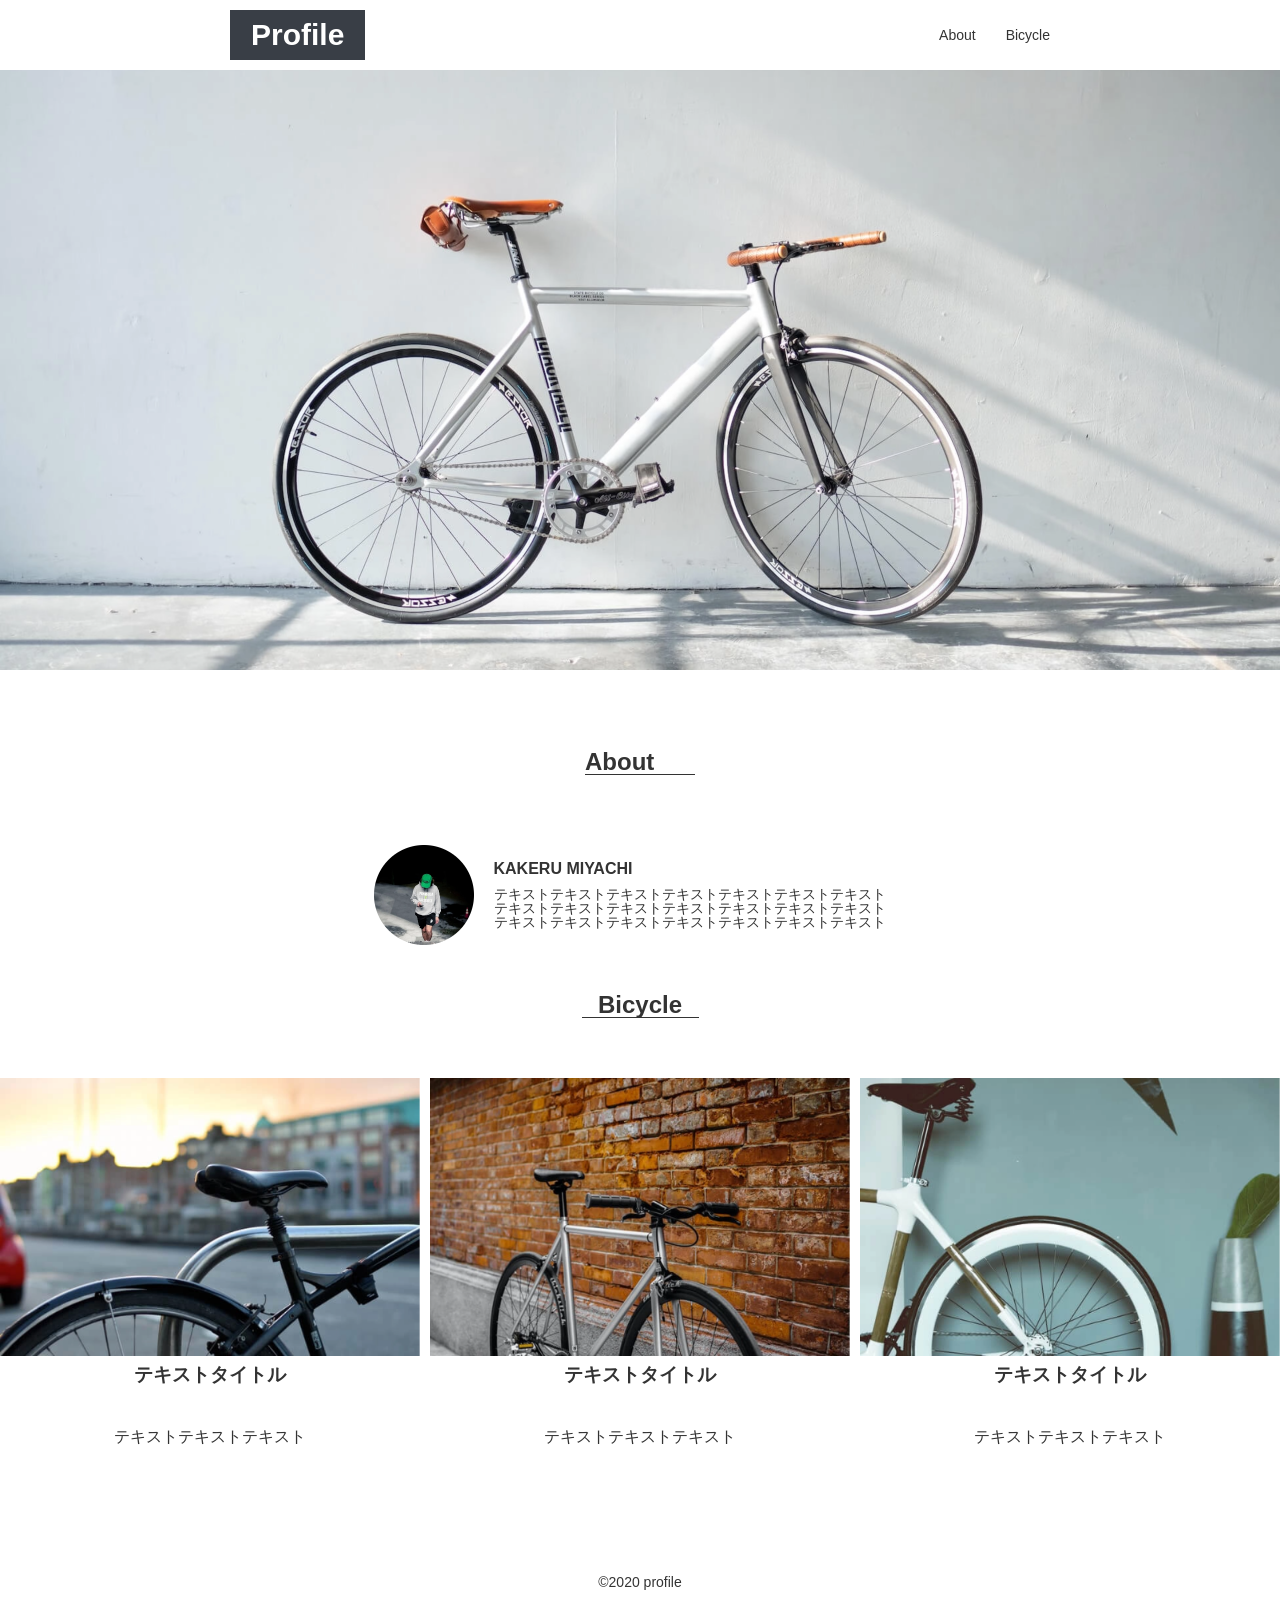
==== index.html @ 472bf17e "htmlの名前変更" ====
<!doctype html>
<html lang="ja">
  <head>
    <meta charset="UTF-8" />
    <meta name="viewport" content="width=device-width, initial-scale=1.0" />
    <title>Profile サイト</title>
    <link rel="stylesheet" href="./style.css" />
  </head>
  <body>
    <header class="header">
      <h1 class="header__title">Profile</h1>
      <nav class="header__nav">
        <ul class="header__nav-list">
          <li class="header__nav-item">
            <a href="" class="header__nav-link">About</a>
          </li>
          <li class="header__nav-item">
            <a href="" class="header__nav-link">Bicycle</a>
          </li>
        </ul>
      </nav>
    </header>
    <main>
      <div class="mv">
        <img class="mv__img is-pc" src="./images/mv.png" alt="自転車の写真" />
        <img class="mv__img is-sp" src="./images/mv.png" alt="自転車の写真" />
      </div>
      <section class="about">
        <h2 class="about__title">About</h2>
        <div class="about__content">
          <div class="about__content-img">
            <img
              class="mv__img is-pc"
              src="./images/about.png"
              alt="人の写真"
            />
            <img
              class="mv__img is-sp"
              src="./images/about.png"
              alt="人の写真"
            />
          </div>
          <div class="about__content-description">
            <h3 class="about__content-title">KAKERU MIYACHI</h3>
            <p class="about__content-text">
              テキストテキストテキストテキストテキストテキストテキスト<br />
              テキストテキストテキストテキストテキストテキストテキスト<br />
              テキストテキストテキストテキストテキストテキストテキスト
            </p>
          </div>
        </div>
      </section>

      <section class="bicycle">
        <h2 class="bicycle__ttitle">Bicycle</h2>
        <ul class="bicycle__list">
          <li class="bicycle__list-item">
            <img
              class="mv__img is-pc"
              src="./images/bicycle1@2x.png"
              alt="自転車の写真"
            />
            <img
              class="mv__img is-sp"
              src="./images/bicycle1@2x.png"
              alt="自転車の写真"
            />
            <h3 class="bicycle__list-title">テキストタイトル</h3>
            <p class="bicycle__list-text">テキストテキストテキスト</p>
          </li>
          <li class="bicycle__list-item">
            <img
              class="mv__img is-pc"
              src="./images/bicycle2@2x.png"
              alt="自転車の写真"
            />
            <img
              class="mv__img is-sp"
              src="./images/bicycle2@2x.png"
              alt="自転車の写真"
            />
            <h3 class="bicycle__list-title">テキストタイトル</h3>
            <p class="bicycle__list-text">テキストテキストテキスト</p>
          </li>
          <li class="bicycle__list-item">
            <img
              class="mv__img is-pc"
              src="./images/bicycle3@2x.png"
              alt="自転車の写真"
            />
            <img
              class="mv__img is-sp"
              src="./images/bicycle3@2x.png"
              alt="自転車の写真"
            />

            <h3 class="bicycle__list-title">テキストタイトル</h3>
            <p class="bicycle__list-text">テキストテキストテキスト</p>
          </li>
        </ul>
      </section>
    </main>
    <footer class="footer">
      <p class="footer__text">&copy;2020 profile</p>
    </footer>
  </body>
</html>
---- style.css ----
body,
div,
h1,
h2,
h3,
p,
ul,
li {
  margin: 0;
  padding: 0;
  line-height: 1;
}

img {
  width: 100%;
}

body {
  font-family: Meiryo, sans-serif;
  max-width: 1280px;
  width: 100%;
  margin: auto;
  color: #333;
}

/* .aboutimage {
  text-align: center;
  width: 1280px;
  height: 600px;
} */

/* ヘッダー */
.header {
  display: flex;
  justify-content: space-between;
  align-items: center;
  padding: 10px 230px;
}

.header__title {
  font-size: 30px;
  color: #fff;
  background-color: #393e46;
  padding: 10px 21px;
}

.header__nav-list {
  display: flex;
  gap: 30px;
  list-style: none;
}

.header__nav-link {
  text-decoration: none;
  color: #333;
  font-size: 14px;
}

/* メインビジュアル */
.mv {
  width: 100%;
}

.mv__img {
  width: 100%;
}

/* Aboutセクション */
.about {
  /* margin: auto;
  width: 1280px; */
  width: 533px;
  margin: 80px auto 0;
}

.about__title {
  width: 110px;
  margin: 48px auto;
  padding-bottom: 0%;
  border-bottom: 1px solid;
}

.about__content {
  display: flex;
  align-items: center;
  gap: 20px;
  margin-top: 70px;
}

.about__content-img {
  width: 100px;
}

.about__content-title {
  font-size: 16px;
}

.about__content-text {
  margin-top: 10px;
  font-size: 14px;
}
.bicycle__ttitle {
  text-align: center;
  margin-top: 100px;
  width: 117px;
  margin: 48px auto;
  padding-bottom: 0%;
  border-bottom: 1px solid;
}
.bicycle__list {
  display: flex;
  gap: 10px;
  margin-top: 60px;
  list-style: none;
}
.bicycle__list-title {
  margin-top: 10px;
  text-align: center;
}
.bicycle__list-text {
  margin-top: 44px;
  text-align: center;
}
/* フッター */
footer {
  text-align: center;
  padding: 20px;
  font-size: 14px;
  margin-top: 110px;
}

.is-pc {
  display: block;
}
.is-sp {
  display: none;
}
/* メディアクエリの書き方（レスポンシブ対応） */
@media screen and (min-width: 461px) and (max-width: 960px) {
}
/* 461px ~ 960px */

@media screen and (max-width: 460px) {
}
/* 0 ~ 460px */

@media screen and (max-width: 768px) {
  .is-pc {
    display: none;
  }
  .is-sp {
    display: block;
  }
  .header {
    padding: 10px;
  }

  .header__title {
    font-size: 20px;
  }

  .mv {
    width: 100%;
    height: 600px;
  }

  .mv__img {
    width: 100%;
    height: 100%;
    object-fit: cover;
  }
  /*about*/
  .about {
    width: 100%;
  }
  .about__title {
    text-align: center;
  }
  .about__content-img {
    width: 100px;
    margin: auto;
  }
  .about__content-title {
    font-size: 16px;
  }

  .about__content-text {
    font-size: 14px;
    margin-top: 10px 29px 0px 15px;
    font-size: 14px;
  }
  .bicycle__ttitle {
    text-align: center;
    margin-top: 100px;
  }
  .bicycle__list {
    flex-direction: column;
    margin: 60px 15px 0px 15px;
    list-style: none;
  }
  .bicycle__list-title {
    margin-top: 10px;
    text-align: center;
  }
  .bicycle__list-text {
    margin-top: 10px;
    text-align: center;
  }
  /* フッター */
  footer {
    text-align: center;
    font-size: 10px;
    margin-top: 175px;
  }
}
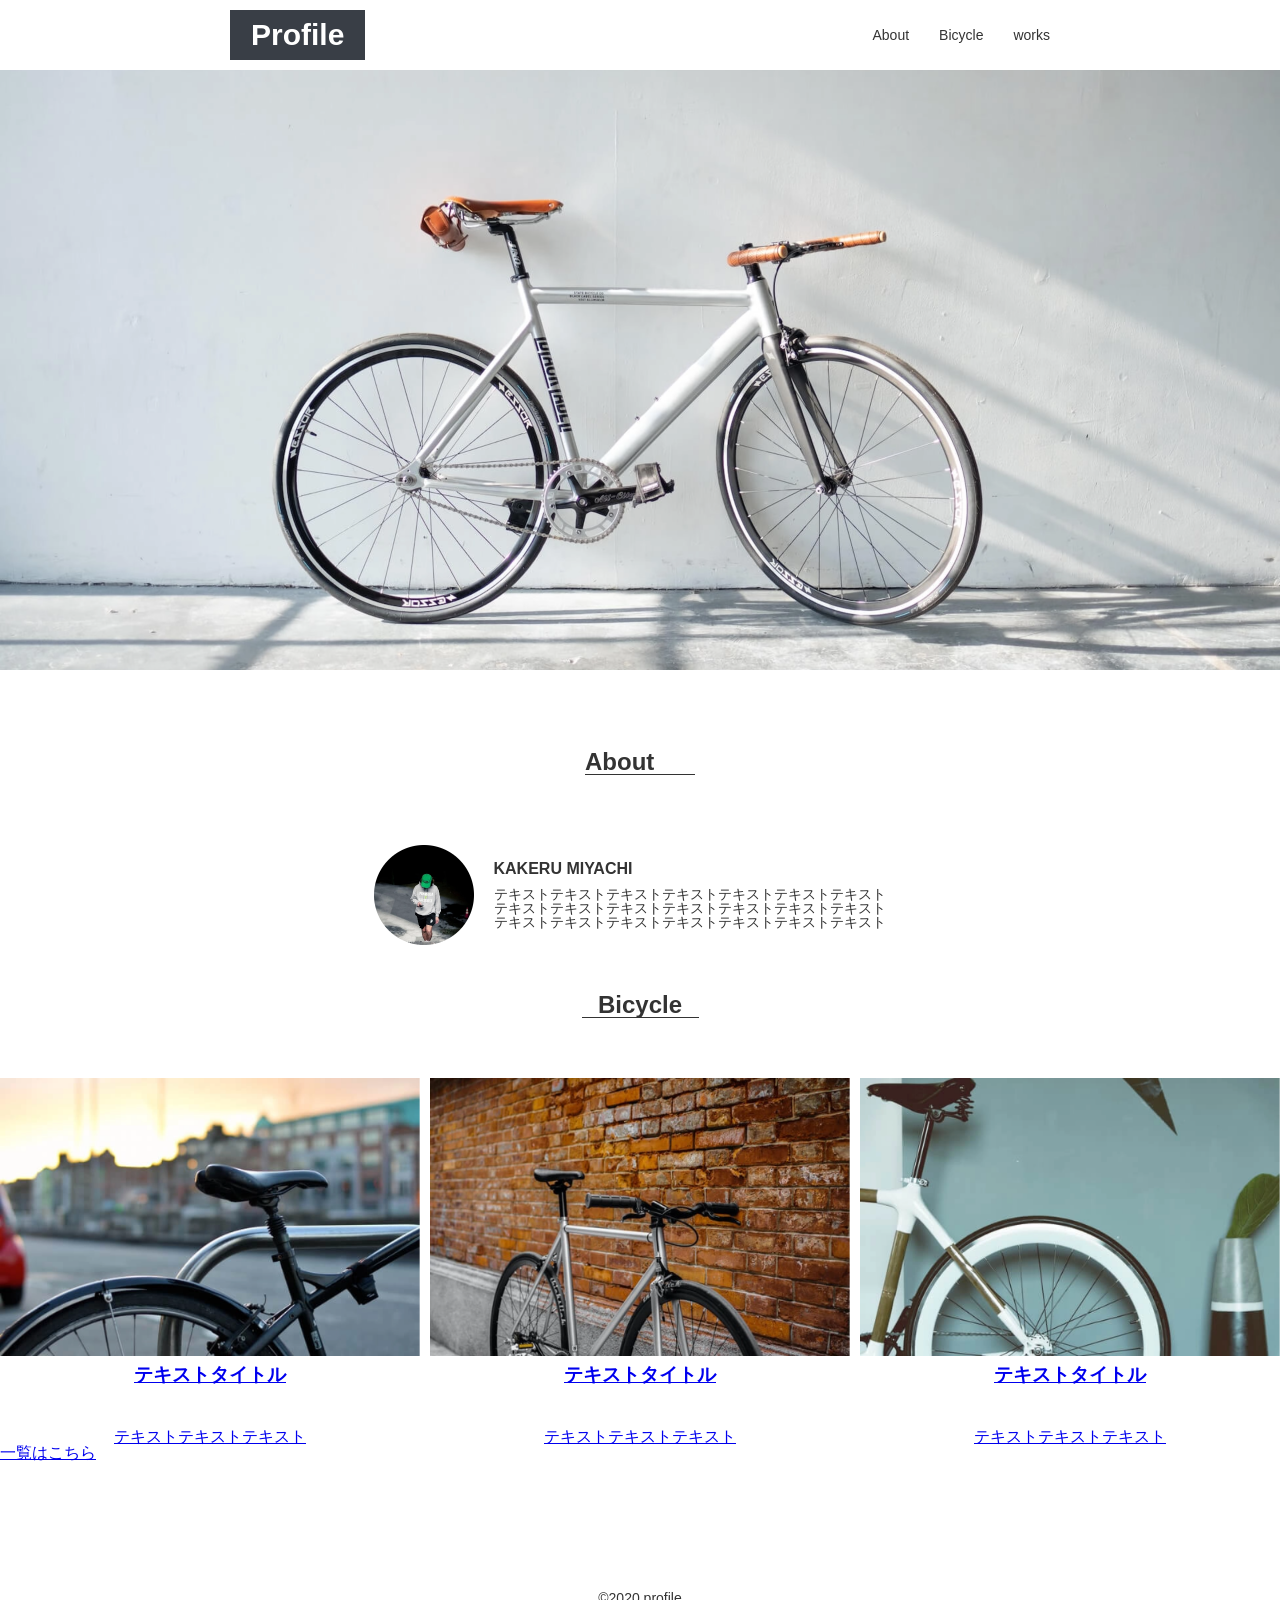
==== commit 0ba1f891: "ポートフォリオに編集" ====
--- a/index.html
+++ b/index.html
@@ -16,6 +16,9 @@
           </li>
           <li class="header__nav-item">
             <a href="" class="header__nav-link">Bicycle</a>
+          </li>
+          <li class="header__nav-item">
+            <a href="./works/" class="header__nav-link">works</a>
           </li>
         </ul>
       </nav>
@@ -55,49 +58,56 @@
         <h2 class="bicycle__ttitle">Bicycle</h2>
         <ul class="bicycle__list">
           <li class="bicycle__list-item">
-            <img
-              class="mv__img is-pc"
-              src="./images/bicycle1@2x.png"
-              alt="自転車の写真"
-            />
-            <img
-              class="mv__img is-sp"
-              src="./images/bicycle1@2x.png"
-              alt="自転車の写真"
-            />
-            <h3 class="bicycle__list-title">テキストタイトル</h3>
-            <p class="bicycle__list-text">テキストテキストテキスト</p>
+            <a href="./works/work1/index.html">
+              <img
+                class="mv__img is-pc"
+                src="./images/bicycle1@2x.png"
+                alt="自転車の写真"
+              />
+              <img
+                class="mv__img is-sp"
+                src="./images/bicycle1@2x.png"
+                alt="自転車の写真"
+              />
+              <h3 class="bicycle__list-title">テキストタイトル</h3>
+              <p class="bicycle__list-text">テキストテキストテキスト</p>
+            </a>
           </li>
           <li class="bicycle__list-item">
-            <img
-              class="mv__img is-pc"
-              src="./images/bicycle2@2x.png"
-              alt="自転車の写真"
-            />
-            <img
-              class="mv__img is-sp"
-              src="./images/bicycle2@2x.png"
-              alt="自転車の写真"
-            />
-            <h3 class="bicycle__list-title">テキストタイトル</h3>
-            <p class="bicycle__list-text">テキストテキストテキスト</p>
+            <a href="./works/work2/index.html">
+              <img
+                class="mv__img is-pc"
+                src="./images/bicycle2@2x.png"
+                alt="自転車の写真"
+              />
+              <img
+                class="mv__img is-sp"
+                src="./images/bicycle2@2x.png"
+                alt="自転車の写真"
+              />
+              <h3 class="bicycle__list-title">テキストタイトル</h3>
+              <p class="bicycle__list-text">テキストテキストテキスト</p>
+            </a>
           </li>
           <li class="bicycle__list-item">
-            <img
-              class="mv__img is-pc"
-              src="./images/bicycle3@2x.png"
-              alt="自転車の写真"
-            />
-            <img
-              class="mv__img is-sp"
-              src="./images/bicycle3@2x.png"
-              alt="自転車の写真"
-            />
+            <a href="./works/work3/index.html">
+              <img
+                class="mv__img is-pc"
+                src="./images/bicycle3@2x.png"
+                alt="自転車の写真"
+              />
+              <img
+                class="mv__img is-sp"
+                src="./images/bicycle3@2x.png"
+                alt="自転車の写真"
+              />
 
-            <h3 class="bicycle__list-title">テキストタイトル</h3>
-            <p class="bicycle__list-text">テキストテキストテキスト</p>
+              <h3 class="bicycle__list-title">テキストタイトル</h3>
+              <p class="bicycle__list-text">テキストテキストテキスト</p>
+            </a>
           </li>
         </ul>
+        <a href="./works/index.html">一覧はこちら</a>
       </section>
     </main>
     <footer class="footer">
